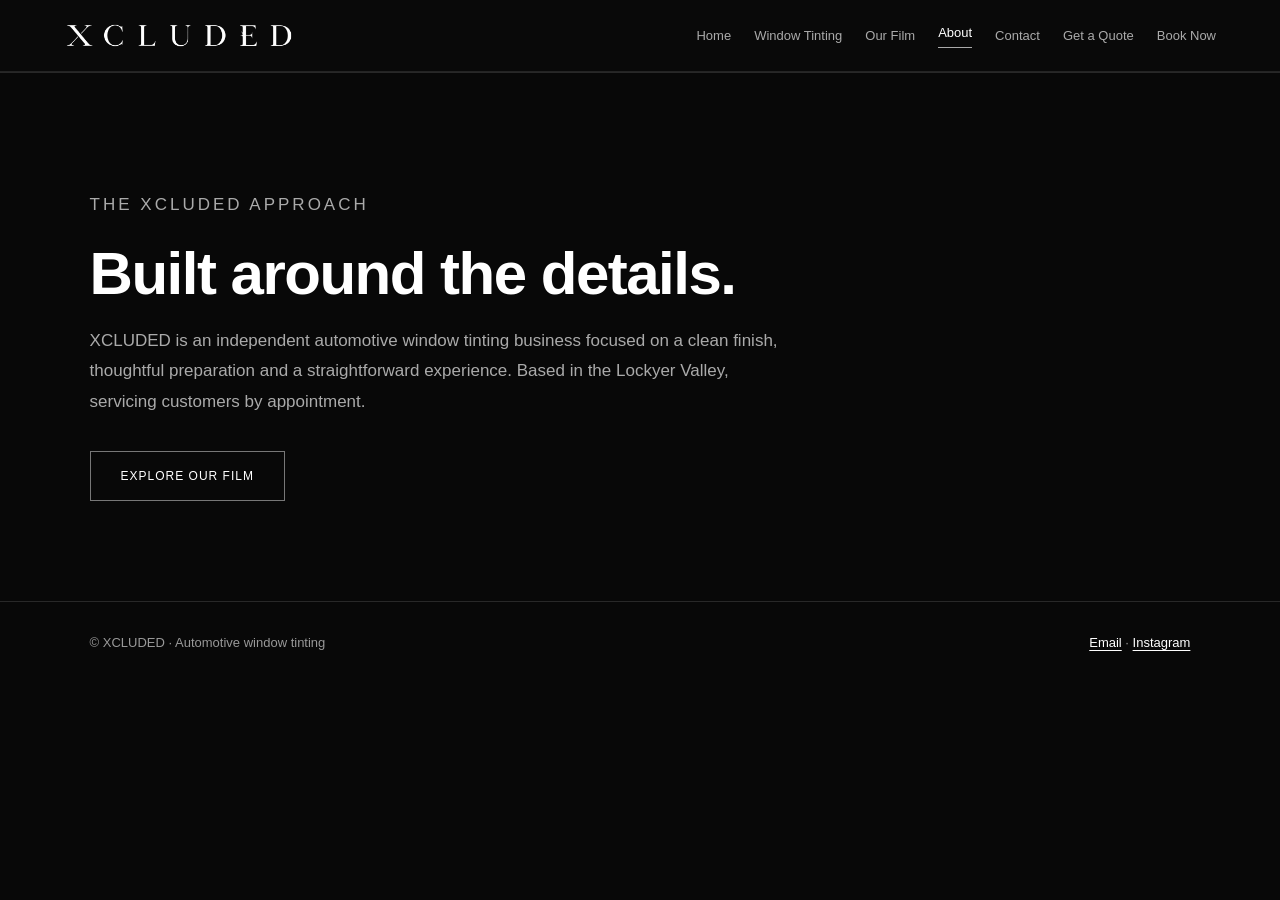
==== about.html @ 021d8359 "Add files via upload" ====
<!DOCTYPE html><html lang="en"><head><meta charset="UTF-8"><meta name="viewport" content="width=device-width, initial-scale=1.0"><meta name="theme-color" content="#080808"><meta name="description" content="XCLUDED premium automotive window tinting in the Lockyer Valley."><title>About XCLUDED | XCLUDED</title><link rel="stylesheet" href="style.css"></head><body><header class="navbar"><a class="logo" href="index.html" aria-label="XCLUDED home"><img src="images/xcluded-logo-transparent.png" alt="XCLUDED"></a><nav aria-label="Main navigation"><a href="index.html">Home</a><a href="tinting.html">Window Tinting</a><a href="film.html">Our Film</a><a href="about.html" aria-current="page">About</a><a href="contact.html">Contact</a><a href="quote.html">Get a Quote</a><a href="booking.html">Book Now</a></nav></header><main><section class="info-section" >
<p class="eyebrow">THE XCLUDED APPROACH</p>
<h2>Built around the details.</h2>
<p>XCLUDED is an independent automotive window tinting business focused on a clean finish, thoughtful preparation and a straightforward experience. Based in the Lockyer Valley, servicing customers by appointment.</p>
<a class="hero-button" href="film.html">EXPLORE OUR FILM</a>
</section></main><footer class="site-footer"><span>© XCLUDED · Automotive window tinting</span><span><a href="mailto:xcluded.au@gmail.com">Email</a> · <a href="https://www.instagram.com/xcluded.au/" target="_blank" rel="noopener noreferrer">Instagram</a></span></footer></body></html>
---- style.css ----
/* XCLUDED — Global styling */

* {
    box-sizing: border-box;
}

html {
    scroll-behavior: smooth;
}

body {
    margin: 0;
    background-color: #080808;
    color: #ffffff;
    font-family: Arial, sans-serif;
}

/* Navigation */

.navbar {
    display: flex;
    justify-content: space-between;
    align-items: center;
    padding: 30px 7%;
    border-bottom: 1px solid #242424;
}

.logo {
    color: #ffffff;
    text-decoration: none;
    font-size: 24px;
    font-weight: bold;
    letter-spacing: 4px;
}

nav {
    display: flex;
    gap: 35px;
}

nav a {
    color: #aaaaaa;
    text-decoration: none;
    font-size: 13px;
    transition: color 0.3s;
}

nav a:hover {
    color: #ffffff;
}

/* Homepage hero */

.hero {
    min-height: 75vh;
    display: flex;
    flex-direction: column;
    justify-content: center;
    align-items: flex-start;
    padding: 80px 10%;
}

.eyebrow {
    color: #999999;
    font-size: 12px;
    letter-spacing: 3px;
}

.hero h1 {
    font-size: clamp(42px, 6vw, 90px);
    line-height: 1.1;
    letter-spacing: -3px;
    margin: 30px 0;
}

.hero h1 span {
    color: #888888;
}

.hero p {
    color: #aaaaaa;
    font-size: 18px;
    margin-bottom: 35px;
}

.hero-button {
    display: inline-block;
    padding: 17px 30px;
    border: 1px solid #777777;
    color: #ffffff;
    text-decoration: none;
    font-size: 12px;
    letter-spacing: 1px;
    transition: 0.3s;
}

.hero-button:hover {
    background-color: #ffffff;
    color: #080808;
}

/* Smaller screens */

@media (max-width: 650px) {
    .navbar {
        flex-direction: column;
        gap: 25px;
    }

    nav {
        flex-wrap: wrap;
        justify-content: center;
        gap: 18px;
    }

    .hero {
        padding: 80px 7%;
    }

    .hero h1 {
        letter-spacing: -1px;
    }
}
.logo img {
    width: 300px;
    height: auto;
    display: block;
}
.navbar {
    background-color: #000000;
}
/* XCLUDED Window Tinting Section */

.tinting-section {
    background-color: #0b0b0b;
    padding: 120px 7%;
    border-top: 1px solid #222;
}

.section-heading {
    max-width: 750px;
    margin-bottom: 70px;
}

.section-heading h2 {
    font-size: clamp(42px, 6vw, 80px);
    line-height: 1.1;
    letter-spacing: -2px;
    margin: 25px 0;
}

.section-heading h2 span {
    color: #888;
}

.section-heading p {
    color: #aaa;
    font-size: 18px;
    line-height: 1.8;
    max-width: 600px;
}

.tinting-features {
    display: grid;
    grid-template-columns: repeat(3, 1fr);
    gap: 30px;
}

.feature {
    border-top: 1px solid #444;
    padding-top: 30px;
}

.feature-number {
    color: #777;
    font-size: 13px;
    letter-spacing: 3px;
}

.feature h3 {
    font-size: 18px;
    letter-spacing: 2px;
    margin: 25px 0 15px;
}

.feature p {
    color: #999;
    line-height: 1.7;
}

/* Mobile screens */
@media (max-width: 650px) {
    .tinting-section {
        padding: 80px 7%;
    }

    .tinting-features {
        grid-template-columns: 1fr;
        gap: 45px;
    }
}

/* =========================
   XCLUDED - OUR FILM PAGE
========================= */

.film-intro {
    min-height: 75vh;
    padding: 140px 10%;
    display: flex;
    flex-direction: column;
    justify-content: center;
    align-items: flex-start;
    background-color: #080808;
}
.film-eyebrow {
    font-size: 12px;
    letter-spacing: 4px;
    color: #888888;
    margin-bottom: 30px;
}

.film-intro h1 {
    font-size: clamp(70px, 10vw, 150px);
    font-weight: 400;
    letter-spacing: -4px;
    line-height: 1;
    margin-bottom: 25px;
}

.film-intro h2 {
    font-size: clamp(20px, 3vw, 32px);
    font-weight: 300;
    color: #aaaaaa;
    margin-bottom: 35px;
}

.film-description {
    font-size: 16px;
    line-height: 1.9;
    color: #888888;
    max-width: 500px;
}

/* PRIMA PERFORMANCE SECTION */

.film-benefits {
    padding: 110px 10% 140px;
    background-color: #080808;
    border-top: 1px solid #222222;
}

.film-benefits h2 {
    font-size: clamp(30px, 4vw, 54px);
    font-weight: 400;
    margin-bottom: 25px;
}

.film-benefits-description {
    color: #999999;
    font-size: 16px;
    line-height: 1.8;
    max-width: 550px;
}

.film-stats {
    display: grid;
    grid-template-columns: repeat(3, 1fr);
    gap: 50px;
    margin-top: 90px;
}

.film-stat {
    border-top: 1px solid #333333;
    padding-top: 30px;
}

.film-stat h3 {
    font-size: clamp(24px, 3vw, 40px);
    font-weight: 400;
    margin-bottom: 15px;
}

.film-stat p {
    font-size: 13px;
    color: #888888;
}

.film-disclaimer {
    margin-top: 70px;
    font-size: 11px;
    color: #666666;
}

/* PRIMA MOBILE LAYOUT */

@media (max-width: 650px) {
    .film-benefits {
        padding: 80px 7%;
    }

    .film-stats {
        grid-template-columns: 1fr;
        gap: 40px;
        margin-top: 60px;
    }
}

/* =========================
   XCLUDED - QUOTE CALCULATOR
========================= */

.quote-section {
    padding: 120px 10%;
    background-color: #080808;
    border-top: 1px solid #222222;
}

.quote-section h2 {
    font-size: clamp(36px, 5vw, 60px);
    font-weight: 400;
    margin: 25px 0;
}

.quote-description {
    color: #999999;
    font-size: 16px;
    line-height: 1.8;
    margin-bottom: 60px;
}

.quote-calculator {
    max-width: 650px;
    display: flex;
    flex-direction: column;
    gap: 20px;
}

.quote-calculator label {
    color: #cccccc;
    font-size: 14px;
}

.quote-calculator select {
    width: 100%;
    padding: 18px;
    background-color: #111111;
    color: #ffffff;
    border: 1px solid #333333;
    border-radius: 0;
    font-size: 15px;
}

.removal-option {
    display: flex;
    align-items: center;
    gap: 15px;
    margin: 15px 0;
    cursor: pointer;
}

.removal-option input {
    width: 18px;
    height: 18px;
    accent-color: #ffffff;
}

.quote-result {
    border-top: 1px solid #333333;
    margin-top: 25px;
    padding-top: 40px;
}

.quote-result > p:first-child {
    font-size: 12px;
    letter-spacing: 3px;
    color: #888888;
}

.quote-result h3 {
    font-size: clamp(55px, 8vw, 90px);
    font-weight: 400;
    margin: 25px 0;
}

#quoteBreakdown {
    color: #aaaaaa;
    font-size: 14px;
}

.quote-note {
    color: #777777;
    font-size: 12px;
    line-height: 1.8;
    margin-top: 30px;
}

/* QUOTE CALCULATOR - MOBILE */

@media (max-width: 650px) {
    .quote-section {
        padding: 80px 7%;
    }
}

/* XCLUDED - VEHICLE DETAILS */

.vehicle-details {
    display: grid;
    grid-template-columns: repeat(2, minmax(0, 1fr));
    gap: 25px;
    margin: 15px 0;
}

.vehicle-field {
    display: flex;
    flex-direction: column;
    gap: 12px;
}

.vehicle-field input {
    width: 100%;
    box-sizing: border-box;
    padding: 18px;
    background-color: #111111;
    border: 1px solid #333333;
    border-radius: 0;
    color: #ffffff;
    font-size: 15px;
}

.vehicle-field input:focus {
    outline: 1px solid #888888;
}

.vehicle-field input::placeholder {
    color: #666666;
}

/* Vehicle details on mobile */

@media (max-width: 650px) {
    .vehicle-details {
        grid-template-columns: 1fr;
    }
}

/* XCLUDED - TINT PREFERENCE */

.tint-preference {
    display: flex;
    flex-direction: column;
    gap: 15px;
    margin: 15px 0;
}

.tint-shade-note {
    color: #777777;
    font-size: 12px;
    line-height: 1.8;
    margin: 0;
}

/* =========================
   XCLUDED - BOOKING PAGE
========================= */

.booking-intro {
    min-height: 85vh;
    padding: 130px 10%;
    background-color: #080808;
    box-sizing: border-box;
}

.booking-intro h1 {
    font-size: clamp(55px, 8vw, 110px);
    font-weight: 400;
    letter-spacing: -2px;
    margin: 45px 0 30px;
}

.booking-description {
    color: #999999;
    font-size: 17px;
    line-height: 1.8;
    max-width: 550px;
    margin-bottom: 100px;
}

.booking-placeholder {
    max-width: 750px;
    border-top: 1px solid #333333;
    padding-top: 45px;
}

.booking-placeholder > p {
    color: #888888;
    font-size: 12px;
    letter-spacing: 3px;
    margin-bottom: 35px;
}

.booking-placeholder h2 {
    color: #ffffff;
    font-size: clamp(30px, 4vw, 48px);
    font-weight: 400;
    margin-bottom: 20px;
}

.booking-placeholder span {
    color: #999999;
    font-size: 15px;
    line-height: 1.8;
}

/* BOOKING PAGE - MOBILE */

@media (max-width: 650px) {
    .booking-intro {
        padding: 85px 7%;
    }

    .booking-description {
        margin-bottom: 70px;
    }
}

/* =========================
   XCLUDED - BOOKING CALENDAR
========================= */

.booking-calendar {
    margin-top: 60px;
    max-width: 750px;
}

.calendar-header {
    display: flex;
    align-items: center;
    justify-content: space-between;
    margin-bottom: 35px;
}

.calendar-header h3 {
    font-size: 24px;
    font-weight: 400;
    color: #ffffff;
}

.calendar-header button {
    background: transparent;
    border: 1px solid #333333;
    color: #ffffff;
    width: 45px;
    height: 45px;
    cursor: pointer;
    font-size: 20px;
    transition: 0.3s;
}

.calendar-header button:hover {
    background: #ffffff;
    color: #080808;
}

.calendar-grid {
    display: grid;
    grid-template-columns: repeat(7, minmax(0, 1fr));
    gap: 10px;
}

.calendar-grid button {
    background: #111111;
    border: 1px solid #292929;
    color: #ffffff;
    padding: 18px 0;
    cursor: pointer;
    font-size: 14px;
    transition: 0.3s;
}

.calendar-grid button:hover {
    background: #ffffff;
    color: #080808;
}

.calendar-grid button:disabled {
    color: #555555;
    background: #0a0a0a;
    cursor: not-allowed;
}

.calendar-notice {
    margin-top: 35px;
    color: #777777;
    font-size: 12px;
    line-height: 1.8;
}

@media (max-width: 650px) {
    .calendar-grid {
        gap: 5px;
    }

    .calendar-grid button {
        padding: 13px 0;
        font-size: 12px;
    }

    .calendar-header h3 {
        font-size: 19px;
    }
}
.calendar-day-label {
    color: #888888;
    text-align: center;
    font-size: 12px;
    padding: 10px 0;
}

.calendar-header button:disabled {
    opacity: 0.3;
    cursor: not-allowed;
}
/* XCLUDED - Calendar date selection */

.calendar-grid button.available-date {
    color: #ffffff;
    border-color: #555555;
}

.calendar-grid button.selected-date {
    background: #ffffff;
    color: #080808;
    border-color: #ffffff;
}

.selected-booking-date {
    margin-top: 30px;
    color: #cccccc;
    font-size: 15px;
    letter-spacing: 0.5px;
}

/* =========================
   XCLUDED HQ - COMMAND CENTRE
========================= */

.hq-dashboard {
    min-height: 100vh;
    padding: 100px 10%;
    background: #080808;
    color: #ffffff;
    box-sizing: border-box;
}

.hq-header {
    margin-bottom: 100px;
}

.hq-header h1 {
    font-size: clamp(55px, 8vw, 110px);
    font-weight: 400;
    letter-spacing: -2px;
    margin: 30px 0;
}

.hq-header > p:last-child {
    color: #999999;
    font-size: 17px;
}

.hq-availability {
    max-width: 850px;
    border-top: 1px solid #333333;
    padding-top: 45px;
}

.hq-section-heading h2 {
    font-size: clamp(30px, 4vw, 48px);
    font-weight: 400;
    margin-bottom: 20px;
}

.hq-section-heading p {
    color: #999999;
    font-size: 15px;
    margin-bottom: 50px;
}

#hqCalendar {
    background: #111111;
    border: 1px solid #292929;
    padding: 35px;
    color: #aaaaaa;
}

@media (max-width: 650px) {
    .hq-dashboard {
        padding: 70px 7%;
    }

    .hq-header {
        margin-bottom: 70px;
    }

    #hqCalendar {
        padding: 20px;
    }
}

/* =========================
   XCLUDED HQ - APPOINTMENT CONTROLS
========================= */

#hqCalendar label {
    display: block;
    color: #cccccc;
    font-size: 14px;
    margin: 25px 0 10px;
}

#hqCalendar input {
    display: block;
    width: 100%;
    max-width: 350px;
    padding: 14px;
    background: #181818;
    color: #ffffff;
    border: 1px solid #444444;
    font-size: 15px;
    box-sizing: border-box;
    color-scheme: dark;
}

#hqCalendar button {
    display: inline-block;
    padding: 15px 25px;
    margin: 30px 10px 20px 0;
    background: #ffffff;
    color: #080808;
    border: 1px solid #ffffff;
    font-size: 13px;
    font-weight: 600;
    cursor: pointer;
    transition: 0.2s ease;
}

#hqCalendar button:hover {
    background: #cccccc;
}

#closeAppointment {
    background: transparent !important;
    color: #ffffff !important;
    border: 1px solid #555555 !important;
}

#closeAppointment:hover {
    background: #252525 !important;
}

#hqStatus {
    color: #cccccc;
    font-size: 14px;
    margin-top: 20px;
    padding-top: 20px;
    border-top: 1px solid #333333;
}

#hqCalendar .calendar-notice {
    margin-top: 30px;
    color: #777777;
    font-size: 12px;
}

@media (max-width: 650px) {
    #hqCalendar input {
        max-width: 100%;
    }

    #hqCalendar button {
        width: 100%;
        margin: 12px 0 0;
    }
}

/* =========================
   XCLUDED BOOKING TIME SLOTS
========================= */

.booking-time-slots {
    display: flex;
    flex-wrap: wrap;
    gap: 12px;
    margin-top: 25px;
    margin-bottom: 30px;
}

.booking-time-button {
    background: transparent;
    color: #ffffff;
    border: 1px solid #444444;
    padding: 15px 25px;
    min-width: 120px;
    font-size: 14px;
    cursor: pointer;
    transition: all 0.2s ease;
}

.booking-time-button:hover {
    border-color: #ffffff;
    background: #1a1a1a;
}

.booking-time-button.selected-time {
    background: #ffffff;
    color: #080808;
    border-color: #ffffff;
}

@media (max-width: 650px) {
    .booking-time-button {
        flex: 1 1 120px;
    }
}

/* =========================
   XCLUDED HQ - VISUAL CALENDAR
========================= */

.hq-calendar-panel {
    background: #111111;
    border: 1px solid #292929;
    padding: 35px;
    margin-bottom: 30px;
}

.hq-calendar-header {
    display: flex;
    align-items: center;
    justify-content: space-between;
    margin-bottom: 35px;
}

.hq-calendar-header h3 {
    color: #ffffff;
    font-size: 24px;
    font-weight: 400;
    margin: 0;
}

.hq-calendar-header button {
    background: transparent;
    color: #ffffff;
    border: 1px solid #444444;
    width: 45px;
    height: 45px;
    cursor: pointer;
    font-size: 20px;
}

.hq-calendar-header button:hover {
    border-color: #ffffff;
}

.hq-calendar-grid {
    display: grid;
    grid-template-columns: repeat(7, minmax(0, 1fr));
    gap: 8px;
}

.hq-calendar-grid button {
    min-height: 60px;
    background: #111111;
    color: #888888;
    border: 1px solid #333333;
    cursor: pointer;
    font-size: 14px;
}

.hq-calendar-grid button:hover {
    border-color: #ffffff;
    color: #ffffff;
}

.hq-calendar-grid .hq-open-date {
    color: #ffffff;
    border-color: #777777;
}

.hq-calendar-grid .hq-selected-date {
    background: #ffffff;
    color: #080808;
}

.hq-calendar-day-label {
    text-align: center;
    color: #999999;
    font-size: 12px;
    padding-bottom: 15px;
}

.hq-calendar-help {
    color: #999999;
    font-size: 13px;
    margin-top: 25px;
}

@media (max-width: 650px) {
    .hq-calendar-panel {
        padding: 15px;
    }

    .hq-calendar-grid {
        gap: 4px;
    }

    .hq-calendar-grid button {
        min-height: 42px;
        font-size: 12px;
    }

    .hq-calendar-header h3 {
        font-size: 19px;
    }
}

/* =========================
   XCLUDED HQ APPOINTMENT LIST
========================= */

.hq-appointment-list {
    display: flex;
    flex-direction: column;
    gap: 12px;
    margin-top: 25px;
    margin-bottom: 25px;
}

.hq-appointment-row {
    display: flex;
    align-items: center;
    justify-content: space-between;
    gap: 20px;
    padding: 18px 20px;
    background: #161616;
    border: 1px solid #303030;
}

.hq-appointment-row span {
    color: #ffffff;
    font-size: 16px;
    font-weight: 500;
}

.hq-remove-slot {
    background: transparent;
    color: #bbbbbb;
    border: 1px solid #555555;
    padding: 10px 20px;
    font-size: 13px;
    cursor: pointer;
    transition: all 0.2s ease;
}

.hq-remove-slot:hover {
    background: #ffffff;
    color: #080808;
    border-color: #ffffff;
}

@media (max-width: 650px) {
    .hq-appointment-row {
        padding: 14px;
    }

    .hq-remove-slot {
        padding: 10px 14px;
    }
}

/* Hide duplicate HQ appointment list */
#hqAppointmentList {
    display: none;
}

/* =========================
   XCLUDED CUSTOMER BOOKING FORM
========================= */

.booking-details[hidden] {
    display: none !important;
}

.booking-details {
    margin-top: 45px;
    padding: 35px;
    background: #111111;
    border: 1px solid #303030;
}

.booking-details h2 {
    margin: 15px 0;
    font-size: clamp(30px, 4vw, 44px);
}

.booking-details > p {
    color: #aaaaaa;
    margin-bottom: 30px;
}

#bookingForm {
    display: flex;
    flex-direction: column;
    gap: 12px;
}

#bookingForm label {
    color: #dddddd;
    font-size: 14px;
    margin-top: 12px;
}

#bookingForm input {
    width: 100%;
    box-sizing: border-box;
    padding: 16px;
    background: #191919;
    color: #ffffff;
    border: 1px solid #444444;
    border-radius: 0;
    font-size: 15px;
}

#bookingForm input:focus {
    outline: none;
    border-color: #ffffff;
}

#bookingForm button {
    margin-top: 25px;
    padding: 18px 24px;
    background: #ffffff;
    color: #080808;
    border: 1px solid #ffffff;
    font-size: 13px;
    font-weight: 600;
    letter-spacing: 1px;
    text-transform: uppercase;
    cursor: pointer;
}

#bookingForm button:hover {
    background: #cccccc;
}

@media (max-width: 650px) {
    .booking-details {
        padding: 22px;
    }
}

/* XCLUDED BOOKING REQUEST SUMMARY */

#bookingFormMessage {
    white-space: pre-line;
    line-height: 1.9;
    color: #dddddd;
    font-size: 14px;
    margin-top: 25px;
}

#bookingFormMessage:not(:empty) {
    padding: 24px;
    background: #191919;
    border: 1px solid #444444;
}

/* =========================
   XCLUDED CUSTOMER DATE INTEREST
========================= */

.booking-interest {
    margin-top: 50px;
    padding: 35px;
    background: #111111;
    border: 1px solid #303030;
}

.booking-interest h2 {
    margin: 15px 0;
    font-size: clamp(30px, 4vw, 44px);
}

.booking-interest > p {
    color: #aaaaaa;
    line-height: 1.7;
    margin-bottom: 25px;
}

#interestForm {
    display: flex;
    flex-direction: column;
    gap: 12px;
}

#interestForm label {
    color: #dddddd;
    font-size: 14px;
    margin-top: 12px;
}

#interestForm input {
    width: 100%;
    box-sizing: border-box;
    padding: 16px;
    background: #191919;
    color: #ffffff;
    border: 1px solid #444444;
    font-size: 15px;
    color-scheme: dark;
}

#interestForm input:focus {
    outline: none;
    border-color: #ffffff;
}

#interestForm button {
    margin-top: 25px;
    padding: 18px 24px;
    background: #ffffff;
    color: #080808;
    border: 1px solid #ffffff;
    font-size: 13px;
    font-weight: 600;
    letter-spacing: 1px;
    text-transform: uppercase;
    cursor: pointer;
}

#interestForm button:hover {
    background: #cccccc;
}

#interestMessage {
    white-space: pre-line;
    line-height: 1.8;
    font-size: 14px;
}

#interestMessage:not(:empty) {
    margin-top: 25px;
    padding: 24px;
    background: #191919;
    border: 1px solid #444444;
}

@media (max-width: 650px) {
    .booking-interest {
        padding: 22px;
    }
}

/* =========================
   XCLUDED HQ CUSTOMER DEMAND
========================= */

.hq-demand-panel {
    margin-top: 45px;
    padding: 35px;
    background: #111111;
    border: 1px solid #303030;
}

.hq-demand-panel h2 {
    font-size: clamp(30px, 4vw, 42px);
    margin: 15px 0;
}

.hq-demand-description {
    color: #aaaaaa;
    line-height: 1.7;
    margin-bottom: 30px;
}

.hq-demand-stats {
    display: grid;
    grid-template-columns: repeat(2, minmax(0, 1fr));
    gap: 15px;
    margin-bottom: 30px;
}

.hq-demand-stat {
    display: flex;
    flex-direction: column;
    gap: 12px;
    padding: 25px;
    background: #1a1a1a;
    border: 1px solid #333333;
}

.hq-demand-stat span {
    color: #aaaaaa;
    font-size: 14px;
}

.hq-demand-stat strong {
    color: #ffffff;
    font-size: 38px;
    font-weight: 600;
}

.hq-interest-list {
    border-top: 1px solid #333333;
    padding-top: 20px;
    color: #cccccc;
}

@media (max-width: 650px) {
    .hq-demand-panel {
        padding: 22px;
    }

    .hq-demand-stats {
        grid-template-columns: 1fr;
    }
}

/* =========================
   XCLUDED HQ DEMAND ROWS
========================= */

.hq-demand-row {
    display: flex;
    justify-content: space-between;
    align-items: center;
    gap: 20px;
    padding: 20px 0;
    border-bottom: 1px solid #303030;
}

.hq-demand-row strong {
    color: #ffffff;
    font-size: 16px;
    font-weight: 600;
}

.hq-demand-row span {
    color: #aaaaaa;
    font-size: 14px;
    text-align: right;
}

@media (max-width: 650px) {
    .hq-demand-row {
        flex-direction: column;
        align-items: flex-start;
        gap: 8px;
    }

    .hq-demand-row span {
        text-align: left;
    }
}
/* =========================
   XCLUDED HQ CUSTOMER DEMAND
========================= */

.hq-demand-details[hidden] {
    display: none;
}

.hq-demand-details {
    display: grid;
    gap: 12px;
    padding: 16px 0 24px;
}

.hq-demand-customer {
    background: #191919;
    border: 1px solid #333333;
    padding: 22px 26px;
}

.hq-demand-customer strong {
    display: block;
    color: #ffffff;
    font-size: 17px;
    margin-bottom: 12px;
}

.hq-demand-customer p {
    color: #aaaaaa;
    font-size: 14px;
    margin: 6px 0;
}

.hq-demand-row:hover {
    background: #181818;
}
/* =========================
   XCLUDED HQ REMOVE REQUEST
========================= */

.hq-remove-request {
    display: inline-block;
    margin-top: 18px;
    padding: 11px 20px;

    background: transparent;
    color: #aaaaaa;

    border: 1px solid #444444;
    border-radius: 0;

    font-family: inherit;
    font-size: 12px;
    font-weight: 500;
    letter-spacing: 1.5px;
    text-transform: uppercase;

    cursor: pointer;
    transition: all 0.2s ease;
}

.hq-remove-request:hover {
    background: #ffffff;
    color: #080808;
    border-color: #ffffff;
}
/* Customer-site refinement */
:root { color-scheme: dark; }
[hidden] { display: none !important; }
.navbar { gap: 22px; }
.navbar nav { flex-wrap: wrap; justify-content: flex-end; gap: 14px 24px; }
.logo img { max-width: min(300px, 65vw); }
.info-section { padding: 100px 7%; border-top: 1px solid #282828; }
.info-section-alt { background: #101010; }
.info-section h2 { font-size: clamp(32px, 5vw, 60px); letter-spacing: -1.5px; margin: 18px 0; }
.info-section p { max-width: 700px; color: #aaa; font-size: 17px; line-height: 1.8; }
.info-section .hero-button { margin-top: 16px; margin-right: 12px; }
.contact-social a, .site-footer a { color: #fff; }
.site-footer { padding: 30px 7%; border-top: 1px solid #282828; color: #999; font-size: 13px; }
.quote-cta { margin-top: 24px; text-align: center; }
.quote-carryover { padding: 16px; border: 1px solid #555; color: #ddd; margin: 15px 0; line-height: 1.5; }
#bookingForm select { width: 100%; padding: 14px; background: #151515; color: #fff; border: 1px solid #444; }
#bookingForm .booking-removal-label { display: flex; align-items: center; gap: 10px; }
#bookingForm .booking-removal-label input { width: auto; }
button, a, input, select { touch-action: manipulation; }
:focus-visible { outline: 2px solid #ddd; outline-offset: 3px; }
@media(max-width:650px) {
  .navbar { padding: 20px 5%; }
  .navbar nav { justify-content: center; gap: 14px 18px; }
  .logo img { width: min(250px, 70vw); }
  .hero { min-height: 65vh; }
  .info-section { padding: 70px 7%; }
  .quote-calculator, .booking-placeholder { max-width: 100%; }
}

/* V4 customer journey refinements */
.quote-validation { color: #ffd2d2; border-left: 2px solid #e9aaaa; padding: 10px 14px; line-height: 1.5; }
.booking-message { white-space: pre-line; max-width: 700px; margin: 22px auto; line-height: 1.6; }
#bookingFormMessage:not(:empty) { white-space: pre-line; }
@media (max-width: 650px) {
  .navbar nav a { padding: 6px 2px; }
  .quote-cta { display: block; }
  .calendar-header { gap: 8px; }
  .calendar-header h3 { text-align: center; }
}

/* Connected HQ — premium responsive local development dashboard */
.connected-hq {background:#090909;color:#f5f5f5;min-height:100vh;}
.connected-hq * {box-sizing:border-box;}
.connected-hq-header {min-height:88px;padding:18px max(5%, calc((100% - 1200px)/2));display:flex;align-items:center;justify-content:space-between;gap:20px;border-bottom:1px solid #262626;}
.connected-hq-header img {display:block;width:170px;max-height:54px;object-fit:contain;object-position:left center;}
.connected-hq-header span,.connected-hq .eyebrow,.connected-hq-footer {font-size:11px;letter-spacing:3px;color:#a6a6a6;}
.connected-hq-main {max-width:1200px;margin:auto;padding:65px 5% 80px;}
.connected-hq-intro {padding-bottom:35px;}
.connected-hq-intro h1 {font-size:clamp(42px,6vw,76px);line-height:1.08;letter-spacing:-2px;margin:20px 0;}
.connected-hq-intro>p:last-child {color:#aaa;max-width:650px;line-height:1.8;}
.connected-hq-panel {padding:35px;margin:22px 0;background:#111;border:1px solid #303030;}
.connected-hq-panel h2 {font-size:clamp(25px,3vw,36px);margin:12px 0 25px;}
.connected-hq-panel h3 {font-size:17px;margin:35px 0 18px;}
.connected-hq-panel label {display:block;font-size:13px;color:#ccc;margin:0 0 9px;}
.connected-hq-panel input {min-width:0;width:100%;padding:14px 15px;background:#1a1a1a;border:1px solid #444;color:#fff;font:inherit;border-radius:0;}
.connected-hq-panel button {padding:14px 18px;background:#f5f5f5;border:1px solid #f5f5f5;color:#080808;font:inherit;font-size:12px;letter-spacing:.5px;cursor:pointer;}
.connected-hq-panel button:hover {background:#d5d5d5;}
.connected-hq-access {display:grid;grid-template-columns:1fr auto;gap:10px;align-items:end;max-width:660px;}
.connected-hq-access label {grid-column:1/-1;margin-bottom:0;}
.connected-hq-slot-form {display:grid;grid-template-columns:minmax(0,1fr) minmax(0,1fr) auto;gap:15px;align-items:end;}
.connected-hq-panel #status {color:#c6c6c6;font-size:13px;line-height:1.6;min-height:20px;}
.connected-hq-results>p {padding:15px 0;margin:0;border-bottom:1px solid #303030;color:#ccc;line-height:1.6;}
.connected-hq-results>p button {margin-left:15px;background:transparent;color:#fff;border-color:#555;padding:9px 13px;}
.connected-hq-bookings {display:grid;grid-template-columns:repeat(auto-fit,minmax(min(100%,320px),1fr));gap:16px;}
.connected-hq-bookings .hq-demand-customer {margin:0;padding:25px;background:#181818;border:1px solid #363636;min-width:0;overflow-wrap:anywhere;}
.connected-hq-bookings .hq-demand-customer p {line-height:1.6;margin:7px 0;color:#ccc;}
.connected-hq-bookings .hq-demand-customer button {margin:12px 8px 0 0;}
.connected-hq-footer {padding:30px 0;text-align:center;border-top:1px solid #333;line-height:1.8;}
@media(max-width:650px){.connected-hq-header {padding:15px 5%;}.connected-hq-header img {width:125px;}.connected-hq-header span {font-size:9px;letter-spacing:1px;}.connected-hq-main {padding-top:40px;}.connected-hq-panel {padding:22px 18px;}.connected-hq-slot-form {grid-template-columns:1fr;}.connected-hq-access {grid-template-columns:1fr;}.connected-hq-results>p button {margin:10px 0 0;display:block;}.connected-hq-intro h1 {letter-spacing:-1px;}}

/* Connected HQ customer directory */
.connected-hq-customer { border: 1px solid rgba(255,255,255,.2); border-radius: 12px; padding: 1rem; margin: .75rem 0; }
.connected-hq-customer summary { cursor: pointer; font-weight: 700; }
.connected-hq-vehicle { border-top: 1px solid rgba(255,255,255,.15); padding: .75rem 0; overflow-wrap: anywhere; }
.connected-hq-vehicle p { margin: .3rem 0; }
#customerSearch { width: 100%; max-width: 480px; padding: .85rem; margin: .5rem 0 1rem; }

/* V20: owner-only local backup control */
.connected-hq-backup{margin-top:1.2rem;padding-top:1rem;border-top:1px solid rgba(255,255,255,.12)}
.connected-hq-backup p{font-size:.85rem;opacity:.75;max-width:65ch}

/* V23 owner activity history */
#activitySearch{max-width:480px} .connected-hq-activity-item{overflow-wrap:anywhere;font-size:13px} #activityCount{color:#aaa;font-size:13px}

/* V24 — customer-facing finishing polish */
:root { --xcluded-edge: rgba(255,255,255,.16); }
body { -webkit-font-smoothing: antialiased; }
.navbar { position: relative; z-index: 2; background: #090909; }
.navbar nav a { line-height: 1.5; }
.navbar nav a[aria-current="page"] { color: #fff; text-decoration: underline; text-decoration-color: #777; text-underline-offset: 7px; }
.hero-button, button { transition: background-color .2s ease, color .2s ease, border-color .2s ease, transform .2s ease; }
.hero-button:hover { transform: translateY(-1px); }
.hero-button:active { transform: translateY(0); }
.site-footer { display: flex; flex-wrap: wrap; align-items: center; justify-content: space-between; gap: 12px 25px; line-height: 1.7; }
.site-footer a { text-underline-offset: 3px; }
.quote-note, .film-disclaimer, .tint-shade-note { line-height: 1.65; }
input, select, textarea, button { max-width: 100%; }
@media (max-width: 900px) {
  .navbar { flex-wrap: wrap; justify-content: center; }
  .navbar nav { width: 100%; justify-content: center; }
}
@media (max-width: 650px) {
  .hero h1 { letter-spacing: -1.5px; }
  .navbar nav { gap: 8px 15px; }
  .navbar nav a { font-size: 12px; min-height: 36px; display: inline-flex; align-items: center; }
  .site-footer { justify-content: center; text-align: center; }
}
@media (prefers-reduced-motion: reduce) {
  html { scroll-behavior: auto; }
  *, *::before, *::after { transition-duration: .01ms !important; animation-duration: .01ms !important; }
}

/* V25 — multi-page customer website */
.navbar { gap: 28px; padding: 22px 5%; }
.logo { flex: 0 0 auto; display: flex; align-items: center; }
.logo img { display:block; width:clamp(170px, 18vw, 260px); max-width:100%; height:auto; }
.navbar nav { display:flex; flex-wrap:wrap; gap:12px 23px; justify-content:flex-end; align-items:center; }
.navbar nav a { white-space:nowrap; }
.navbar nav a[aria-current="page"] { color:white; border-bottom:1px solid #aaa; padding-bottom:5px; text-decoration:none; }
.v25-home-links { padding:90px 10%; border-top:1px solid #252525; }
.v25-home-links h2 { font-size:clamp(30px,5vw,58px); letter-spacing:-1px; }
.v25-home-links p { max-width:650px; color:#aaa; line-height:1.7; }
.v25-actions { display:flex; flex-wrap:wrap; gap:14px; margin-top:28px; }
.v25-actions .hero-button { margin:0; }
.film-intro { min-height: 60vh; padding-top:100px; padding-bottom:80px; }
.site-footer { padding:30px 7%; }
@media(max-width:950px) { .navbar { flex-direction:column; align-items:center; } .navbar nav { justify-content:center; } }
@media(max-width:600px) { .navbar { padding:18px 5%; } .logo img { width:210px; } .navbar nav { gap:8px 15px; } .navbar nav a { font-size:12px; } .v25-home-links { padding:65px 7%; } .film-intro { min-height:unset; padding-top:75px; } }
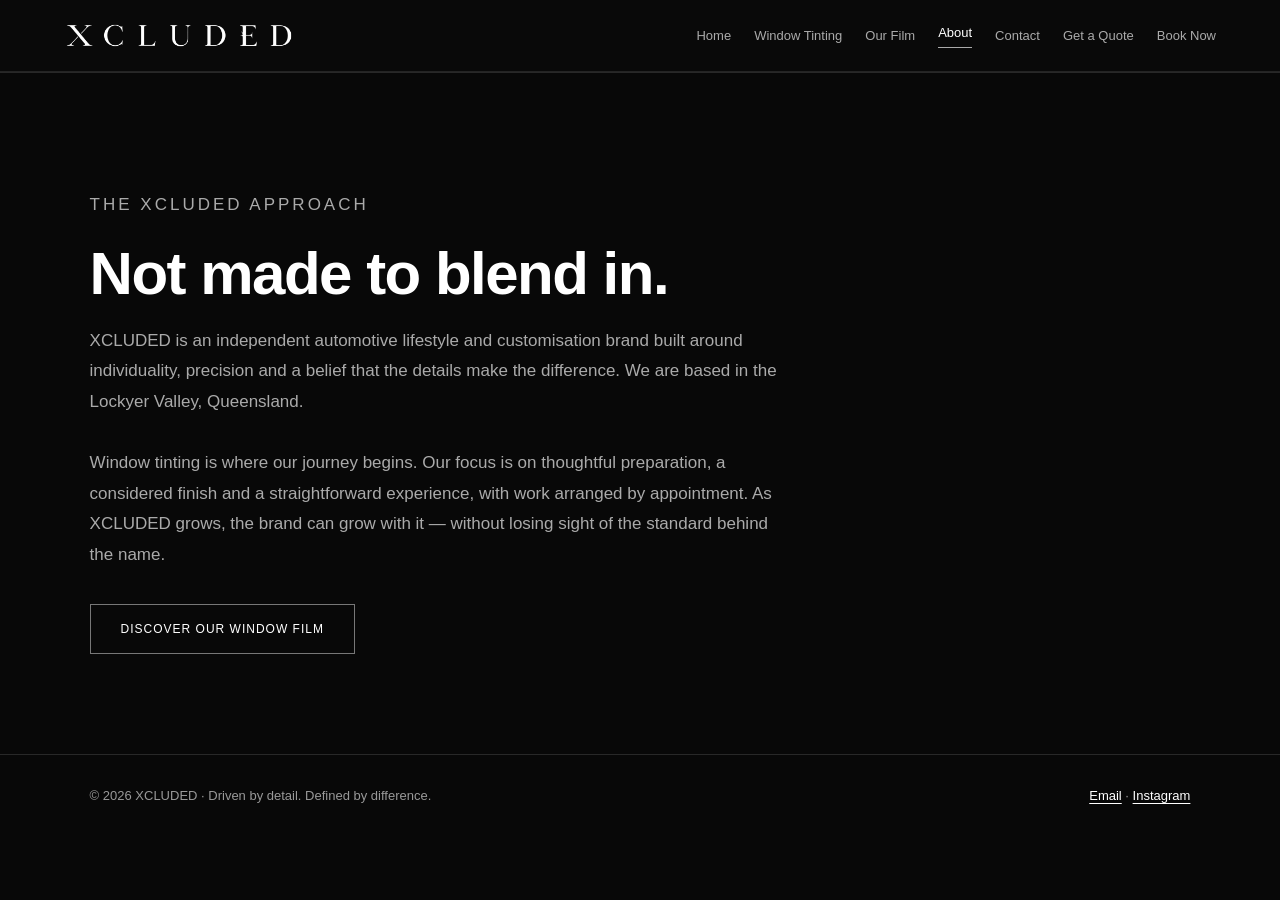
==== commit 3af246d4: "XCLUDED V39 - Brand Refinement" ====
--- a/about.html
+++ b/about.html
@@ -1,6 +1,6 @@
-<!DOCTYPE html><html lang="en"><head><meta charset="UTF-8"><meta name="viewport" content="width=device-width, initial-scale=1.0"><meta name="theme-color" content="#080808"><meta name="description" content="XCLUDED premium automotive window tinting in the Lockyer Valley."><title>About XCLUDED | XCLUDED</title><link rel="stylesheet" href="style.css"></head><body><header class="navbar"><a class="logo" href="index.html" aria-label="XCLUDED home"><img src="images/xcluded-logo-transparent.png" alt="XCLUDED"></a><nav aria-label="Main navigation"><a href="index.html">Home</a><a href="tinting.html">Window Tinting</a><a href="film.html">Our Film</a><a href="about.html" aria-current="page">About</a><a href="contact.html">Contact</a><a href="quote.html">Get a Quote</a><a href="booking.html">Book Now</a></nav></header><main><section class="info-section" >
+<!DOCTYPE html><html lang="en"><head><meta charset="UTF-8"><meta name="viewport" content="width=device-width, initial-scale=1.0"><meta name="theme-color" content="#080808"><meta name="description" content="Meet XCLUDED: an independent automotive lifestyle and customisation brand based in the Lockyer Valley."><title>About XCLUDED | XCLUDED</title><link rel="stylesheet" href="style.css"></head><body><a class="skip-link" href="#main-content">Skip to content</a><header class="navbar"><a class="logo" href="index.html" aria-label="XCLUDED home"><img src="images/xcluded-logo-transparent.png" alt="XCLUDED"></a><nav aria-label="Main navigation"><a href="index.html">Home</a><a href="tinting.html">Window Tinting</a><a href="film.html">Our Film</a><a href="about.html" aria-current="page">About</a><a href="contact.html">Contact</a><a href="quote.html">Get a Quote</a><a href="booking.html">Book Now</a></nav></header><main id="main-content"><section class="info-section" >
 <p class="eyebrow">THE XCLUDED APPROACH</p>
-<h2>Built around the details.</h2>
-<p>XCLUDED is an independent automotive window tinting business focused on a clean finish, thoughtful preparation and a straightforward experience. Based in the Lockyer Valley, servicing customers by appointment.</p>
-<a class="hero-button" href="film.html">EXPLORE OUR FILM</a>
-</section></main><footer class="site-footer"><span>© XCLUDED · Automotive window tinting</span><span><a href="mailto:xcluded.au@gmail.com">Email</a> · <a href="https://www.instagram.com/xcluded.au/" target="_blank" rel="noopener noreferrer">Instagram</a></span></footer></body></html>+<h2>Not made to blend in.</h2>
+<p>XCLUDED is an independent automotive lifestyle and customisation brand built around individuality, precision and a belief that the details make the difference. We are based in the Lockyer Valley, Queensland.<br><br>Window tinting is where our journey begins. Our focus is on thoughtful preparation, a considered finish and a straightforward experience, with work arranged by appointment. As XCLUDED grows, the brand can grow with it — without losing sight of the standard behind the name.</p>
+<a class="hero-button" href="film.html">DISCOVER OUR WINDOW FILM</a>
+</section></main><footer class="site-footer"><span>© 2026 XCLUDED · Driven by detail. Defined by difference.</span><span><a href="mailto:xcluded.au@gmail.com">Email</a> · <a href="https://www.instagram.com/xcluded.au/" target="_blank" rel="noopener noreferrer">Instagram</a></span></footer></body></html>
--- a/style.css
+++ b/style.css
@@ -1459,3 +1459,8 @@
 .site-footer { padding:30px 7%; }
 @media(max-width:950px) { .navbar { flex-direction:column; align-items:center; } .navbar nav { justify-content:center; } }
 @media(max-width:600px) { .navbar { padding:18px 5%; } .logo img { width:210px; } .navbar nav { gap:8px 15px; } .navbar nav a { font-size:12px; } .v25-home-links { padding:65px 7%; } .film-intro { min-height:unset; padding-top:75px; } }
+
+/* V39: keyboard navigation and accessible focus */
+.skip-link{position:absolute;top:-80px;left:16px;z-index:9999;background:#fff;color:#000;padding:12px 16px;text-decoration:none}
+.skip-link:focus{top:12px}
+a:focus-visible,button:focus-visible,input:focus-visible,select:focus-visible{outline:2px solid #ddd;outline-offset:4px}
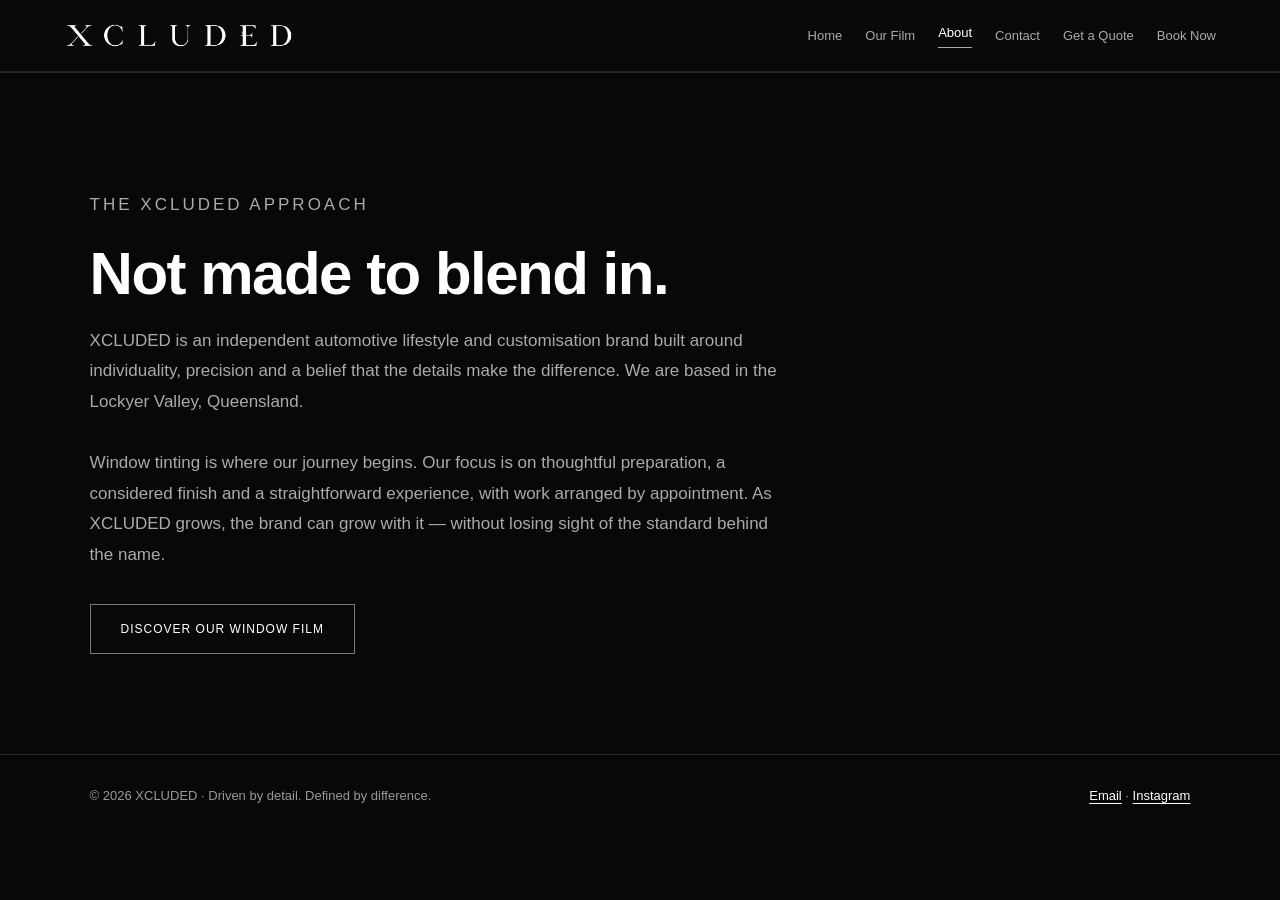
==== commit 30c55b2d: "XCLUDED V45 - Website update" ====
--- a/about.html
+++ b/about.html
@@ -1,4 +1,4 @@
-<!DOCTYPE html><html lang="en"><head><meta charset="UTF-8"><meta name="viewport" content="width=device-width, initial-scale=1.0"><meta name="theme-color" content="#080808"><meta name="description" content="Meet XCLUDED: an independent automotive lifestyle and customisation brand based in the Lockyer Valley."><title>About XCLUDED | XCLUDED</title><link rel="stylesheet" href="style.css"></head><body><a class="skip-link" href="#main-content">Skip to content</a><header class="navbar"><a class="logo" href="index.html" aria-label="XCLUDED home"><img src="images/xcluded-logo-transparent.png" alt="XCLUDED"></a><nav aria-label="Main navigation"><a href="index.html">Home</a><a href="tinting.html">Window Tinting</a><a href="film.html">Our Film</a><a href="about.html" aria-current="page">About</a><a href="contact.html">Contact</a><a href="quote.html">Get a Quote</a><a href="booking.html">Book Now</a></nav></header><main id="main-content"><section class="info-section" >
+<!DOCTYPE html><html lang="en"><head><meta charset="UTF-8"><meta name="viewport" content="width=device-width, initial-scale=1.0"><meta name="theme-color" content="#080808"><meta name="description" content="Meet XCLUDED: an independent automotive lifestyle and customisation brand based in the Lockyer Valley."><title>About XCLUDED | XCLUDED</title><link rel="stylesheet" href="style.css"></head><body><a class="skip-link" href="#main-content">Skip to content</a><header class="navbar"><a class="logo" href="index.html" aria-label="XCLUDED home"><img src="images/xcluded-logo-transparent.png" alt="XCLUDED"></a><nav aria-label="Main navigation"><a href="index.html">Home</a><a href="film.html">Our Film</a><a href="about.html" aria-current="page">About</a><a href="contact.html">Contact</a><a href="quote.html">Get a Quote</a><a href="booking.html">Book Now</a></nav></header><main id="main-content"><section class="info-section" >
 <p class="eyebrow">THE XCLUDED APPROACH</p>
 <h2>Not made to blend in.</h2>
 <p>XCLUDED is an independent automotive lifestyle and customisation brand built around individuality, precision and a belief that the details make the difference. We are based in the Lockyer Valley, Queensland.<br><br>Window tinting is where our journey begins. Our focus is on thoughtful preparation, a considered finish and a straightforward experience, with work arranged by appointment. As XCLUDED grows, the brand can grow with it — without losing sight of the standard behind the name.</p>
--- a/style.css
+++ b/style.css
@@ -1464,3 +1464,55 @@
 .skip-link{position:absolute;top:-80px;left:16px;z-index:9999;background:#fff;color:#000;padding:12px 16px;text-decoration:none}
 .skip-link:focus{top:12px}
 a:focus-visible,button:focus-visible,input:focus-visible,select:focus-visible{outline:2px solid #ddd;outline-offset:4px}
+
+/* V40: customer enquiry experience */
+.enquiry-section{padding:75px 7% 110px;background:#0c0c0c;border-top:1px solid #292929}
+.enquiry-heading{max-width:760px;margin-bottom:38px}.enquiry-heading h2{font-size:clamp(32px,5vw,56px);letter-spacing:-1.4px;margin:12px 0}.enquiry-heading p:not(.eyebrow){color:#b5b5b5;line-height:1.7}
+.enquiry-form{max-width:1050px;border:1px solid #303030;background:#111;padding:clamp(20px,4vw,48px)}
+.enquiry-grid{display:grid;grid-template-columns:repeat(2,minmax(0,1fr));gap:24px}
+.enquiry-form label{display:flex;flex-direction:column;gap:9px;color:#e7e7e7;font-size:13px;letter-spacing:.03em}
+.enquiry-form input:not([type=checkbox]),.enquiry-form select,.enquiry-form textarea{width:100%;min-width:0;padding:15px;background:#191919;color:#fff;border:1px solid #454545;border-radius:0;font:inherit;letter-spacing:normal}
+.enquiry-form input::placeholder,.enquiry-form textarea::placeholder{color:#888}.enquiry-form select{color-scheme:dark}
+.enquiry-wide{margin-top:24px}.enquiry-form textarea{resize:vertical}
+.enquiry-form .enquiry-consent{display:flex;flex-direction:row;align-items:flex-start;gap:12px;margin-top:24px;line-height:1.6;color:#bcbcbc;letter-spacing:normal}.enquiry-consent input{margin-top:4px;flex:none;accent-color:#eee}
+.enquiry-note{font-size:13px;color:#a9a9a9;line-height:1.8;margin:24px 0}.enquiry-note a{color:#eee}
+.enquiry-actions{display:flex;flex-wrap:wrap;gap:14px;align-items:center}.enquiry-actions .hero-button{cursor:pointer;margin:0}.enquiry-secondary{padding:15px 24px;background:transparent;border:1px solid #777;color:#fff;cursor:pointer;font:inherit;font-size:12px;letter-spacing:.08em}
+.enquiry-feedback{min-height:22px;color:#dedede;font-size:14px;line-height:1.6;margin:18px 0 0}
+@media(max-width:650px){.enquiry-section{padding:55px 6% 80px}.enquiry-grid{grid-template-columns:1fr;gap:18px}.enquiry-actions>*{width:100%;text-align:center}}
+
+/* V41: film education; retain existing brand palette and typography */
+.film-education{padding:90px 7%;background:#0a0a0a;border-top:1px solid #282828}
+.film-education>h2{font-size:clamp(38px,5vw,66px);line-height:1.08;margin:18px 0 20px;color:#fff}
+.film-education-lead{max-width:780px;color:#b7b7b7;font-size:18px;line-height:1.8;margin-bottom:48px}
+.film-education-grid{display:grid;grid-template-columns:repeat(2,minmax(0,1fr));gap:16px;max-width:1250px}
+.film-education-card{padding:clamp(24px,3vw,40px);border:1px solid #303030;background:#111}
+.film-card-number{font-size:11px;letter-spacing:.2em;color:#a4a4a4;margin-bottom:20px}
+.film-education-card h3{font-size:clamp(22px,2.4vw,30px);line-height:1.2;margin:0 0 22px;color:#fff}
+.film-education-card p:not(.film-card-number){color:#b7b7b7;line-height:1.8;margin:0 0 14px}
+.film-education>.film-disclaimer{max-width:1000px;margin-top:32px}
+@media(max-width:700px){.film-education{padding:65px 6%}.film-education-grid{grid-template-columns:1fr}.film-education-lead{font-size:16px}}
+
+/* V42: native, accessible film FAQ accordion */
+.film-faq{padding:90px 7% 100px;background:#0d0d0d;border-top:1px solid #292929}
+.film-faq>h2{font-size:clamp(36px,5vw,64px);line-height:1.1;margin:18px 0;color:#fff}
+.film-faq-lead{max-width:720px;color:#b7b7b7;line-height:1.8;margin:0 0 40px}
+.film-faq-list{max-width:1050px;border-top:1px solid #353535}
+.film-faq-list details{border-bottom:1px solid #353535}
+.film-faq-list summary{list-style:none;cursor:pointer;display:flex;justify-content:space-between;align-items:center;gap:20px;padding:25px 4px;font-size:clamp(17px,2vw,22px);font-weight:600;color:#f3f3f3;line-height:1.4}
+.film-faq-list summary::-webkit-details-marker{display:none}
+.film-faq-list summary:after{content:'+';font-size:28px;font-weight:300;color:#aaa;flex:none}
+.film-faq-list details[open] summary:after{content:'−'}
+.film-faq-list summary:hover{color:#fff}
+.film-faq-list summary:focus-visible{outline:2px solid #ddd;outline-offset:4px}
+.film-faq-answer{padding:0 50px 24px 4px;max-width:850px}
+.film-faq-answer p{color:#bcbcbc;line-height:1.85;margin:0}
+.film-faq-footnote{max-width:950px;color:#929292;font-size:13px;line-height:1.7;margin-top:32px}
+@media(max-width:700px){.film-faq{padding:65px 6% 75px}.film-faq-list summary{padding:21px 2px}.film-faq-answer{padding-right:20px}}
+
+/* V43: PRIMA manufacturer facts and shade comparison */
+.film-stat h3{font-size:clamp(35px,4vw,60px);letter-spacing:-.04em}.film-stat-detail{display:block;color:#8f8f8f;font-size:12px;line-height:1.5;margin-top:10px}
+.prima-shades,.prima-tech{padding:90px 7%;border-top:1px solid #292929;background:#080808}.prima-tech{background:#0c0c0c}.prima-shades h2,.prima-tech h2{font-size:clamp(36px,5vw,64px);line-height:1.1;margin:18px 0;color:#fff}.prima-lead{max-width:850px;color:#b9b9b9;line-height:1.8;margin-bottom:36px}.prima-shade-grid{display:grid;grid-template-columns:repeat(4,minmax(0,1fr));gap:14px}.prima-shade{border:1px solid #303030;background:#111;padding:22px;min-width:0}.prima-signature{border-color:#aaa;background:#161616}.prima-shade-swatch{display:block;height:85px;margin-bottom:24px;border:1px solid #444;background:linear-gradient(120deg,#222,#080808)}.swatch-15{background:linear-gradient(120deg,#393939,#101010)}.swatch-20{background:linear-gradient(120deg,#4a4a4a,#171717)}.swatch-35{background:linear-gradient(120deg,#707070,#282828)}.prima-shade h3{font-size:clamp(26px,3vw,38px);margin:0 0 12px}.prima-shade h3 small{display:block;font-size:10px;letter-spacing:.17em;color:#aaa;margin-top:8px}.prima-shade>p:not(.film-card-number){color:#b5b5b5;min-height:56px;line-height:1.5}.prima-shade dl{margin:24px 0 0}.prima-shade dl div{display:flex;justify-content:space-between;gap:8px;padding:12px 0;border-top:1px solid #303030}.prima-shade dt{color:#aaa}.prima-shade dd{margin:0;color:#fff;font-weight:600}.prima-note{font-size:13px;color:#999;line-height:1.8;margin-top:25px;max-width:1050px}.prima-tech details{max-width:1100px;border:1px solid #363636;padding:22px}.prima-tech summary{cursor:pointer;color:#fff;font-size:18px}.prima-tech summary:focus-visible{outline:2px solid white;outline-offset:4px}.prima-table-scroll{overflow-x:auto;margin-top:25px}.prima-tech table{border-collapse:collapse;width:100%;min-width:680px;text-align:left}.prima-tech caption{text-align:left;color:#aaa;padding:0 0 15px}.prima-tech th,.prima-tech td{border-bottom:1px solid #383838;padding:14px;color:#ddd}.prima-tech thead th{color:#fff}.prima-tech tbody th{white-space:nowrap}
+@media(max-width:1000px){.prima-shade-grid{grid-template-columns:repeat(2,minmax(0,1fr))}}@media(max-width:600px){.prima-shades,.prima-tech{padding:65px 6%}.prima-shade-grid{grid-template-columns:1fr}.prima-shade>p:not(.film-card-number){min-height:0}}
+
+.enquiry-honeypot{position:absolute!important;left:-9999px!important;width:1px;height:1px;overflow:hidden}
+.enquiry-actions button:disabled{opacity:.55;cursor:wait}
